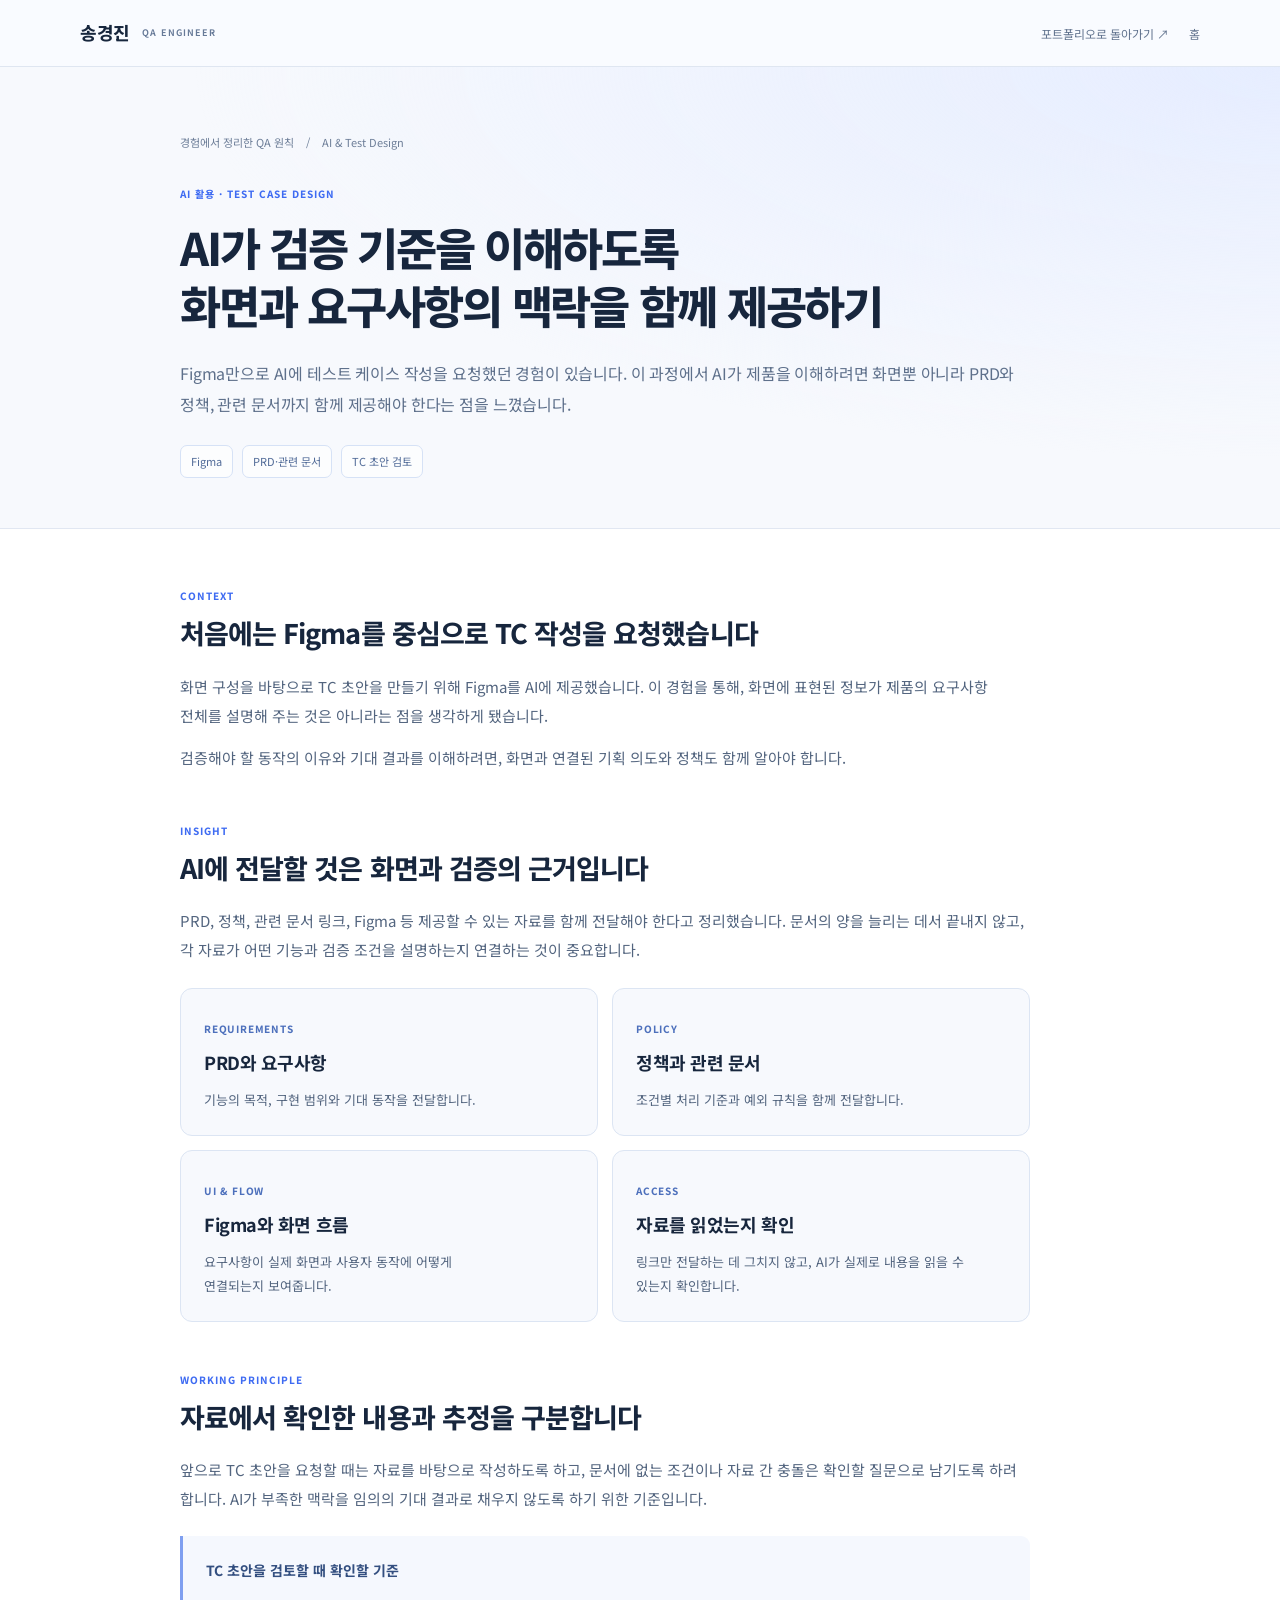
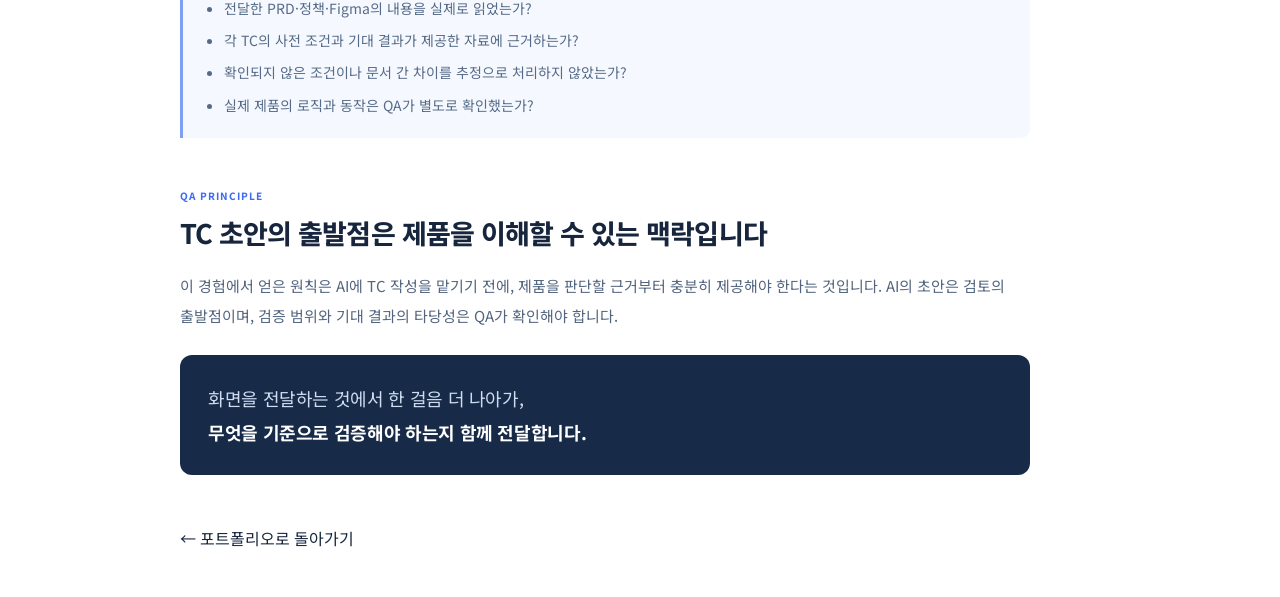
==== notes/ai-test-context/index.html @ 9bac6cb5 "Update QA portfolio" ====
<!doctype html>
<html lang="ko"><head>
<meta charset="utf-8"><meta name="viewport" content="width=device-width, initial-scale=1">
<meta name="theme-color" content="#f7f8fb">
<meta name="description" content="Figma만으로 AI에 TC 작성을 요청했던 경험을 바탕으로, 화면과 요구사항·정책의 맥락을 함께 제공해야 한다고 정리한 QA 원칙입니다.">
<title>AI의 TC 작성에 필요한 요구사항의 맥락 | 송경진</title>
<link rel="stylesheet" href="../../style.css"><link rel="stylesheet" href="../../refresh.css"><link rel="stylesheet" href="../../article.css"><link rel="stylesheet" href="../../motion.css"><link rel="stylesheet" href="../../typography.css">
</head><body class="article-page">
<a class="skip" href="#article-content">본문 바로가기</a>
<header class="article-header"><div class="wrap"><a class="article-brand" href="../../portfolio/">송경진 <span>QA ENGINEER</span></a><nav aria-label="페이지 이동"><a href="../../portfolio/#principles">포트폴리오로 돌아가기 <span aria-hidden="true">↗</span></a><a href="../../">홈</a></nav></div></header>
<main>
<section class="article-hero"><div class="article-wrap">
<div class="article-breadcrumb"><a href="../../portfolio/#principles">경험에서 정리한 QA 원칙</a><span aria-hidden="true">/</span><span>AI &amp; Test Design</span></div>
<div class="article-kicker">AI 활용 · TEST CASE DESIGN</div>
<h1>AI가 검증 기준을 이해하도록<br>화면과 요구사항의 맥락을 함께 제공하기</h1>
<p class="article-lead">Figma만으로 AI에 테스트 케이스 작성을 요청했던 경험이 있습니다. 이 과정에서 AI가 제품을 이해하려면 화면뿐 아니라 PRD와 정책, 관련 문서까지 함께 제공해야 한다는 점을 느꼈습니다.</p>
<div class="article-tags"><span>Figma</span><span>PRD·관련 문서</span><span>TC 초안 검토</span></div>
</div></section>
<article id="article-content" class="article-wrap article-content">
<section><div class="article-section-label">CONTEXT</div><h2>처음에는 Figma를 중심으로 TC 작성을 요청했습니다</h2><p>화면 구성을 바탕으로 TC 초안을 만들기 위해 Figma를 AI에 제공했습니다. 이 경험을 통해, 화면에 표현된 정보가 제품의 요구사항 전체를 설명해 주는 것은 아니라는 점을 생각하게 됐습니다.</p><p>검증해야 할 동작의 이유와 기대 결과를 이해하려면, 화면과 연결된 기획 의도와 정책도 함께 알아야 합니다.</p></section>
<section><div class="article-section-label">INSIGHT</div><h2>AI에 전달할 것은 화면과 검증의 근거입니다</h2><p>PRD, 정책, 관련 문서 링크, Figma 등 제공할 수 있는 자료를 함께 전달해야 한다고 정리했습니다. 문서의 양을 늘리는 데서 끝내지 않고, 각 자료가 어떤 기능과 검증 조건을 설명하는지 연결하는 것이 중요합니다.</p><div class="identifier-principles"><div><span>REQUIREMENTS</span><h3>PRD와 요구사항</h3><p>기능의 목적, 구현 범위와 기대 동작을 전달합니다.</p></div><div><span>POLICY</span><h3>정책과 관련 문서</h3><p>조건별 처리 기준과 예외 규칙을 함께 전달합니다.</p></div><div><span>UI &amp; FLOW</span><h3>Figma와 화면 흐름</h3><p>요구사항이 실제 화면과 사용자 동작에 어떻게 연결되는지 보여줍니다.</p></div><div><span>ACCESS</span><h3>자료를 읽었는지 확인</h3><p>링크만 전달하는 데 그치지 않고, AI가 실제로 내용을 읽을 수 있는지 확인합니다.</p></div></div></section>
<section><div class="article-section-label">WORKING PRINCIPLE</div><h2>자료에서 확인한 내용과 추정을 구분합니다</h2><p>앞으로 TC 초안을 요청할 때는 자료를 바탕으로 작성하도록 하고, 문서에 없는 조건이나 자료 간 충돌은 확인할 질문으로 남기도록 하려 합니다. AI가 부족한 맥락을 임의의 기대 결과로 채우지 않도록 하기 위한 기준입니다.</p><div class="article-callout"><strong>TC 초안을 검토할 때 확인할 기준</strong><ul><li>전달한 PRD·정책·Figma의 내용을 실제로 읽었는가?</li><li>각 TC의 사전 조건과 기대 결과가 제공한 자료에 근거하는가?</li><li>확인되지 않은 조건이나 문서 간 차이를 추정으로 처리하지 않았는가?</li><li>실제 제품의 로직과 동작은 QA가 별도로 확인했는가?</li></ul></div></section>
<section><div class="article-section-label">QA PRINCIPLE</div><h2>TC 초안의 출발점은 제품을 이해할 수 있는 맥락입니다</h2><p>이 경험에서 얻은 원칙은 AI에 TC 작성을 맡기기 전에, 제품을 판단할 근거부터 충분히 제공해야 한다는 것입니다. AI의 초안은 검토의 출발점이며, 검증 범위와 기대 결과의 타당성은 QA가 확인해야 합니다.</p><blockquote>화면을 전달하는 것에서 한 걸음 더 나아가,<br><strong>무엇을 기준으로 검증해야 하는지 함께 전달합니다.</strong></blockquote></section>
<a class="article-back" href="../../portfolio/#principles">← 포트폴리오로 돌아가기</a>
</article></main>
</body></html>
---- style.css ----
@font-face{font-family:PortfolioSans;src:url(assets/ko-regular.woff);font-weight:400 500;font-display:swap}
@font-face{font-family:PortfolioSans;src:url(assets/ko-bold.woff);font-weight:600 900;font-display:swap}
@font-face{font-family:PortfolioSerif;src:url(assets/ko-serif.woff);font-weight:700;font-display:swap}
:root{--ink:#14213c;--muted:#526078;--blue:#315bd6;--line:#dce3ef;--pale:#f5f7fb;--mono:"IBM Plex Mono", "Courier New",monospace;--sans:Inter,PortfolioSans,"Apple SD Gothic Neo","Malgun Gothic",sans-serif;color:var(--ink);font:16px/1.65 var(--sans);word-break:keep-all;overflow-wrap:break-word;scroll-behavior:smooth;scroll-padding-top:86px}
*{box-sizing:border-box}body,h1,h2,h3,p,figure,dl,dd{margin:0}body{background:white}a{color:inherit;text-decoration:none}button{font:inherit;color:inherit;cursor:pointer}button:focus-visible,a:focus-visible,summary:focus-visible{outline:3px solid #598bff;outline-offset:4px}button{border:0}button,a,summary{-webkit-tap-highlight-color:transparent}.wrap{width:min(calc(100% - 104px),1192px);margin-inline:auto}.skip{position:fixed;left:14px;top:-110px;z-index:20;padding:10px 20px;background:white}.skip:focus{top:10px}.top{position:sticky;top:0;z-index:6;background:rgba(255,255,255,.96);border-bottom:1px solid #dfe6f0}.bar,.brand,.top nav,.nav-git,.hero-ctas,.button,.role,.fig-caption,.card-end,.more-case,.foot,.foot>div,.dialog-top{display:flex;align-items:center}.bar{height:70px;gap:36px}.brand{gap:10px;font-weight:700;font-size:19px;letter-spacing:-.08em;white-space:nowrap}.brand-sub{border-left:1px solid #d5dbe7;padding-left:12px;margin-left:1px;color:#5b687f;letter-spacing:0;font-family:Arial,sans-serif;font-size:13px;font-weight:500}.sig{position:relative;display:inline-block;width:26px;height:29px}.sig i{position:absolute;width:18px;height:12px;background:#496fe0;border:1.6px solid white;transform:rotate(-30deg) skewX(29deg);left:4px;top:13px}.sig i:nth-child(2){top:9px;background:#7195fa}.sig i:last-child{top:5px;background:#2f55be}.top nav{gap:32px;margin-left:auto;font-size:13px;font-weight:600;white-space:nowrap}.top nav a{padding:12px 0}.top nav a:hover,.under:hover,.pdfs a:hover,.foot a:hover{color:var(--blue)}.nav-git{border:1px solid var(--line);border-radius:20px;gap:9px;padding:4px 14px;font:600 13px/1.8 Arial,sans-serif}.hero{position:relative;isolation:isolate;overflow:hidden;border-bottom:1px solid var(--line);background:radial-gradient(ellipse at 83% 34%,#d9e6ff 0%,rgba(225,235,254,.79) 20%,transparent 59%),linear-gradient(120deg,#f7f9fd,#f1f6ff 78%,#eef4fc)}.hero:before{position:absolute;content:"";inset:0;z-index:-1;background-image:linear-gradient(#738dbe15 1px,transparent 1px),linear-gradient(90deg,#738dbe15 1px,transparent 1px);background-size:45px 45px;mask-image:linear-gradient(90deg,transparent,#000 55%)}.hero-grid{min-height:470px;display:grid;grid-template-columns:1fr .98fr;align-items:center;gap:10px;padding-block:42px}.role,.eyebrow,.card-meta,.fig-caption,.period,.note-tag,.tool-type{font-weight:600;letter-spacing:.09em;font-size:11px;color:var(--blue)}.role,.eyebrow,.period,.note-tag,.tool-type,.fig-caption span:nth-child(2){font-family:var(--mono)}.role{gap:11px;font-size:12px;letter-spacing:.15em;font-weight:bold}.rule{width:27px;height:2px;background:var(--blue)}h1{font-family:Arial,var(--sans);font-size:clamp(48px,5.05vw,76px);line-height:1.14;letter-spacing:-.08em;font-weight:750;margin:19px 0 18px}h1 .name{font-family:PortfolioSerif,Georgia,serif;color:#284cae;font-weight:700;letter-spacing:-.095em}.hero-dot{color:#446eef}.hero-copy>p{max-width:466px;font-size:16px;line-height:1.85;color:#4e5c73;letter-spacing:-.035em}.hero-ctas{gap:9px;flex-wrap:wrap;margin-top:26px}.button{gap:20px;border-radius:8px;font-weight:650;font-size:14px;padding:11px 17px;line-height:1.65}.button.primary{background:#19294b;color:white}.button.secondary{border:1px solid #bccbe4;background:#ffffffbc}.button span{font-family:Arial;font-size:17px}.button:hover,.nav-git:hover{transform:translateY(-1px);box-shadow:0 4px 12px #36547a1c}.hero-figure{display:flex;flex-direction:column;align-items:center;min-width:0;text-align:center;position:relative}.drawing{width:100%;height:auto;aspect-ratio:1.57}.drawing canvas{width:100%;height:100%;display:block}.fig-caption{gap:8px;font-size:12px;letter-spacing:0;color:#34527b;margin-top:-8px}.fig-caption span:nth-child(2){color:#284db6;font-size:11px;letter-spacing:.03em}.fig-line{width:20px;height:1px;background:#7192c9}.section{padding-block:64px}.section-head,.lab-head{display:flex;justify-content:space-between;align-items:end;gap:25px;margin-bottom:25px}.eyebrow{font-weight:bold;letter-spacing:.15em;margin-bottom:7px}.section-head p,.lab-head p,.career-grid>div>p{color:var(--muted);font-size:15px;letter-spacing:-.03em;line-height:1.8}.section-head h2,.lab h2,.career-grid h2{font-size:clamp(32px,3.2vw,45px);line-height:1.2;letter-spacing:-.075em}.work-grid{display:grid;grid-template-columns:1fr 1fr;gap:14px}.work-card{border:1px solid #d8e0ed;border-radius:14px;padding:23px 26px 17px;display:flex;flex-direction:column;background:#fff;transition:background .18s,border-color .18s,transform .18s;position:relative}.work-card.featured{background:linear-gradient(132deg,#f2f6ff,#fff 80%);border-color:#c1d1f0}.work-card:hover,.more-case:hover,.notes a:hover{border-color:#7393eb;background:#f4f7ff;transform:translateY(-2px)}.card-meta{font-size:12px;letter-spacing:0}.card-meta b{margin:0 4px;color:#93a3c2}.work-card h3{font-size:26px;font-family:Arial,var(--sans);letter-spacing:-.045em;line-height:1.4;margin:10px 0 6px}.work-card p{font-size:15px;line-height:1.7;color:var(--muted);max-width:520px;letter-spacing:-.03em}.card-end{justify-content:space-between;border-top:1px solid #e3e9f4;margin-top:19px;padding-top:11px;font-size:12px;font-weight:600;color:#526584}.card-end i,.more-case i{font:18px/1 Arial;color:var(--blue)}.more-case{margin-top:13px;padding:15px 24px;border:1px solid var(--line);border-radius:12px;justify-content:space-between;gap:12px}.more-case>span{display:flex;align-items:center;gap:16px;font-size:13px;color:var(--muted)}.more-case strong{font:700 18px Arial;color:var(--ink)}.more-case small{font-size:12px}.lab{background:#152641;color:#f7f9ff;padding:62px 0 66px}.lab .eyebrow,.lab .tool-type{color:#abc6ff}.lab-head{align-items:start;margin-bottom:27px}.lab-head h2{max-width:520px}.lab-head p{max-width:465px;color:#cfdaed}.lab-nav{display:flex;gap:8px;flex-wrap:wrap;border-bottom:1px solid #52617c;padding-bottom:14px}.lab-nav button{font-size:14px;font-weight:600;color:#ced9ed;background:transparent;border:1px solid #4c5d78;border-radius:25px;padding:7px 16px}.lab-nav button[aria-selected=true]{color:#142747;background:#edf3ff;border-color:#edf3ff}.lab-panel{display:grid;grid-template-columns:.69fr 1.31fr;gap:38px;align-items:center;padding-top:26px}.tool-type{letter-spacing:.03em;font-size:12px}.stage-info h3{font-size:clamp(23px,2.3vw,34px);line-height:1.42;letter-spacing:-.07em;margin:12px 0}.stage-info p{color:#d2dced;line-height:1.85;font-size:15px}.under{display:inline-block;border-bottom:1px solid currentColor;font-size:13px;font-weight:600}.stage-info .under{margin-top:20px;color:#d1e1ff}.screen-button{display:grid;place-items:center;width:100%;height:clamp(230px,24vw,345px);position:relative;overflow:hidden;background:#dce6f6;border-radius:10px;padding:13px}.screen-button img{width:100%;height:100%;object-fit:contain;position:absolute;inset:0;padding:12px}.screen-button span{position:absolute;bottom:10px;right:10px;background:#162846;color:white;border-radius:50%;width:30px;height:30px;line-height:27px;font-family:Arial;font-size:21px}.lab figcaption{color:#c3cfe2;font-size:12px;margin-top:9px}.notes{border-top:1px solid #b5c3da}.notes a{display:grid;grid-template-columns:175px 1fr auto;gap:15px;align-items:center;padding:22px 10px;border-bottom:1px solid var(--line);transition:background .15s}.note-tag{color:#4f678c;letter-spacing:0;font-size:12px}.notes strong{font-size:19px;letter-spacing:-.05em}.notes a>span:last-child{color:var(--blue);font-size:20px}.career-section{padding:62px 0;background:var(--pale);border-block:1px solid var(--line)}.career-grid{display:grid;grid-template-columns:.9fr 1.1fr;gap:64px}.career-grid>div>p{margin-top:15px}.pdfs{display:flex;flex-wrap:wrap;gap:14px;margin-top:20px}.pdfs a{border-bottom:1px solid #8fa5c6;font-size:13px;font-weight:600;padding-bottom:2px}.pdfs span{padding-left:5px}.timeline article{position:relative;border-left:1px solid #c4d2e8;padding:0 0 30px 25px}.timeline article:before{content:"";position:absolute;top:7px;left:-4px;border-radius:100%;width:7px;height:7px;background:#5478d1}.period{color:#546b90;letter-spacing:.02em}.timeline h3{font-size:22px;letter-spacing:-.045em}.timeline h3 small{font-size:13px;color:#5c6d85;letter-spacing:0;margin-left:6px}.timeline p,.timeline dd{font-size:14px;line-height:1.85;color:var(--muted);margin-top:4px}.timeline .under{margin-top:7px;color:var(--blue)}summary{cursor:pointer;font-size:14px;font-weight:600;display:flex;justify-content:space-between;padding:12px 0;border-top:1px solid var(--line);list-style:none}summary::-webkit-details-marker{display:none}details[open] summary span{transform:rotate(45deg)}.timeline dl{padding:0 12px}.timeline dt{font-size:14px;font-weight:700;margin-top:10px}.timeline dd{margin:0}.foot{justify-content:space-between;padding-block:28px}.foot>div{gap:20px}.foot strong{font-size:16px}.foot span,.foot a{font-size:13px;color:var(--muted)}
dialog{border:1px solid var(--line);border-radius:17px;padding:0;color:var(--ink);width:min(720px,calc(100% - 28px));max-height:86dvh;overflow:auto;box-shadow:0 30px 100px #101d3b40}dialog::backdrop{background:#101b34a8}body:has(dialog[open]){overflow:hidden}.dialog-top{position:sticky;top:0;background:#fff;z-index:1;border-bottom:1px solid var(--line);padding:11px 20px 11px 28px;justify-content:space-between}.dialog-top>span{font-family:var(--mono);font-size:11px;letter-spacing:.03em;color:var(--blue);font-weight:700}.close{border:1px solid var(--line);border-radius:50%;font:25px/1 Arial;width:34px;height:34px;background:#fff}.dialog-in{padding:27px 32px 32px}.dialog-in h2{font-size:clamp(25px,3vw,36px);letter-spacing:-.065em;line-height:1.4}.dialog-in .lead{font-weight:600;color:#314b77;font-size:18px;margin:10px 0 24px;line-height:1.75}.dialog-in h3{font-size:15px;margin:21px 0 5px}.dialog-in p{font-size:15px;color:var(--muted);line-height:1.85}.dialog-in .related{display:block;margin-top:22px;color:var(--blue);font-size:14px;font-weight:600}.demo{margin-top:22px;background:#edf3ff;padding:20px;border-radius:12px}.demo-controls{display:flex;gap:12px;align-items:end;flex-wrap:wrap}.demo-controls label{font-size:12px;display:flex;flex:1;min-width:92px;flex-direction:column;gap:4px;color:#415375}.demo-controls input{font:600 20px Arial;border:1px solid #9aadd0;border-radius:6px;padding:5px 8px;max-width:100%;width:100%;background:#fff;color:var(--ink)}.demo output{display:block;margin-top:12px;font-size:14px;font-weight:700;color:#1c624e}.demo output.mismatch{color:#a93640}.dialog-in pre{background:#172945;color:#e9f1ff;white-space:pre-wrap;overflow-wrap:anywhere;border-radius:8px;padding:13px 15px;font:13px/1.6 var(--mono);margin:13px 0}.demo .tip{font-size:12px;margin:5px 0 12px}#zoom{width:min(1250px,96vw)}#zoom img{width:100%;max-height:68dvh;display:block;object-fit:contain;background:#eef2f9}#zoom p{padding:12px 22px 18px;font-size:14px;color:var(--muted)}
@media(max-width:880px){.wrap{width:calc(100% - 54px)}.top nav{gap:17px}.bar{gap:22px}.hero-grid{min-height:425px}.hero-copy>p{font-size:15px}.section-head p{max-width:275px}.lab-head p{max-width:360px}.lab-panel{gap:20px}.career-grid{gap:32px}}
@media(max-width:650px){:root{scroll-padding-top:93px}.wrap{width:calc(100% - 36px)}.bar{height:auto;min-height:76px;display:grid;grid-template-columns:auto 1fr;grid-template-rows:42px 32px;gap:0}.brand{font-size:16px;gap:6px;justify-self:start}.brand-sub{font-size:11px;line-height:1.3;padding-left:8px}.nav-git{justify-self:end;grid-column:2;grid-row:1;font-size:11px;padding:1px 9px}.top nav{grid-column:1/-1;grid-row:2;justify-content:space-between;width:100%;gap:0;font-size:12px}.top nav a{padding:5px 0}.hero-grid{padding-block:34px 19px;grid-template-columns:1fr;gap:2px}.role{font-size:10px}.hero-copy h1{font-size:clamp(42px,10.3vw,60px);margin:13px 0 12px}.hero-copy>p{font-size:14px;max-width:460px}.wide{display:none}.hero-ctas{margin-top:17px}.button{padding:8px 13px;font-size:12px;gap:14px}.hero-figure{max-width:380px;width:100%;margin:0 auto}.drawing{aspect-ratio:2.01}.fig-caption{font-size:10px;margin-top:-5px}.section,.lab,.career-section{padding-block:42px}.section-head,.lab-head{display:block;margin-bottom:18px}.section-head p,.lab-head p{margin-top:9px;max-width:none;font-size:14px}.work-grid{grid-template-columns:1fr;gap:10px}.work-card{padding:17px 19px 13px}.work-card h3{font-size:22px}.work-card p{font-size:14px}.card-end{margin-top:12px;padding-top:8px}.more-case{padding:12px 15px}.more-case>span{gap:5px;flex-wrap:wrap;font-size:11px}.more-case>span:first-child{align-items:start;flex-direction:column}.more-case small{font-size:10px}.more-case i{margin-left:4px}.lab-nav{gap:5px}.lab-nav button{font-size:12px;padding:6px 9px}.lab-panel,.career-grid{grid-template-columns:1fr;gap:20px}.stage-info h3{font-size:23px;margin:6px 0}.stage-info p{font-size:14px}.stage-info .under{margin-top:10px}.screen-button{height:clamp(155px,47vw,280px)}.notes a{grid-template-columns:1fr auto;row-gap:3px;padding:14px 3px}.notes a .note-tag{grid-column:1}.notes strong{grid-column:1;font-size:16px}.notes a>span:last-child{grid-column:2;grid-row:1/3}.career-grid{gap:30px}.foot,.foot>div{flex-wrap:wrap;gap:10px}.foot{padding-block:20px}.foot span,.foot a{font-size:11px}.dialog-in{padding:20px}.dialog-top{padding:9px 14px 9px 20px}}
@media(prefers-reduced-motion:reduce){*{scroll-behavior:auto!important;transition:none!important}}
---- refresh.css ----
/* Portfolio refresh: shared presentation layer, local assets and interactions retained. */
:root{--ink:#17263d;--muted:#637189;--blue:#3d67eb;--line:#dfe6f1;--pale:#f6f8fc;--sans:PortfolioSans,"Apple SD Gothic Neo","Malgun Gothic",sans-serif;font-family:var(--sans);line-height:1.75;scroll-padding-top:96px}
body{background:var(--pale);color:var(--ink)}
h1,h2,h3,h4{word-break:keep-all;text-wrap:balance}
p,li,dd{text-wrap:pretty;word-break:keep-all;overflow-wrap:break-word}
a,button{touch-action:manipulation}
.wrap{width:min(1120px,calc(100% - 64px))}
.top{background:#f9fbfff0;backdrop-filter:blur(18px);border-bottom:1px solid var(--line)}
.bar{height:76px;gap:24px}
.brand{font-size:18px;letter-spacing:-.035em;gap:10px}
.brand-sub{display:block;border:0;padding:0;margin:0;font:600 9px/1.5 Arial,sans-serif;letter-spacing:.14em;color:#566781}
.top nav{gap:25px;font-size:13px}
.top nav a{color:#566781;padding:12px 0}
.top nav a:hover,.top nav a[aria-current=location]{color:var(--blue)}
.nav-git{font-size:12px;border-radius:8px;padding:5px 11px;gap:12px;color:#425570}
.hero{background:radial-gradient(ellipse at 95% 8%,#e1e8ff 0,transparent 48%),linear-gradient(135deg,#fdfefe,#f4f7fd);border:0}
.hero::before{display:none}
.hero-grid{display:flex;flex-direction:column;align-items:stretch;justify-content:space-between;min-height:min(850px,calc(100svh - 76px));gap:70px;padding-block:clamp(75px,11vh,125px) 32px}
.hero .role{font:700 11px/1.6 Arial,sans-serif;letter-spacing:.14em;color:var(--blue);gap:11px}
.hero h1{font:700 clamp(40px,4.9vw,65px)/1.3 var(--sans);letter-spacing:-.05em;margin:27px 0 24px;max-width:1050px;text-wrap:initial}
.hero h1>span{display:block}
.hero h1 em{color:var(--blue);font-style:normal}
.hero-copy>p{font-size:16px;line-height:1.9;letter-spacing:-.015em;max-width:610px;color:#61708a}
.hero-ctas{margin-top:30px;gap:12px}
.button{font-size:13px;border-radius:8px;padding:11px 17px;gap:22px;letter-spacing:0}
.button.primary{background:var(--blue)}
.button.secondary{background:transparent;border-color:#d1daec;color:#425570}
.hero-bottom{display:flex;align-items:center;gap:20px;border-top:1px solid #dfe5f1;padding-top:23px;color:#566781}
.hero-bottom p{font-size:12px}
.hero-bottom>div{display:flex;gap:18px;flex-wrap:wrap}
.hero-bottom>div span{font:600 9px/1.6 Arial,sans-serif;letter-spacing:.09em;color:#566781}
.hero-bottom>a{margin-left:auto;display:flex;align-items:center;gap:18px;font-size:12px;white-space:nowrap}
.section,.approach-section,.career-section,.org-impact,.lab-casebook{padding-block:100px}
.eyebrow,.lc-kicker{font:700 11px/1.6 Arial,sans-serif;letter-spacing:.14em;color:var(--blue);margin-bottom:13px}
.eyebrow::before,.lc-kicker::before{content:"";display:inline-block;width:6px;height:6px;margin-right:10px;vertical-align:2px;border-radius:50%;background:var(--blue);box-shadow:0 0 0 4px #e8edff}
.dossier-section-head,.section-head,.lc-intro{margin-bottom:35px}
.dossier-section-head h2,.section-head h2,.career-grid h2,.lc-intro h2{font-size:clamp(29px,3.2vw,42px);line-height:1.4;letter-spacing:-.045em;color:var(--ink)}
.section-description,.dossier-section-head .section-description,.lc-intro .section-description{margin-top:13px;color:var(--muted);font-size:15px;line-height:1.8;max-width:650px}
.career-section{background:#fff;border-block:1px solid var(--line)}
.career-grid{display:grid;grid-template-columns:.85fr 1.4fr;gap:90px}
.career-grid h2{max-width:310px}
.career-grid>div>p{margin-top:17px;font-size:15px;line-height:1.8;letter-spacing:0;max-width:300px}
.pdfs{display:flex;flex-direction:column;align-items:flex-start;gap:8px;margin-top:25px}
.pdfs a{display:inline-flex;align-items:center;gap:26px;background:transparent;color:#506483;border:1px solid var(--line);border-radius:7px;padding:9px 14px;font-size:12px}
.timeline{border:0;padding-left:0}
.timeline article{position:relative;padding:0 0 30px 24px;margin:0 0 28px;border:0;border-left:1px solid #dbe3f2}
.timeline article::before{content:"";position:absolute;left:-4px;top:7px;width:7px;height:7px;background:var(--blue);border-radius:50%;box-shadow:0 0 0 5px #eff3ff}
.timeline .period{font:600 11px/1.8 Arial,sans-serif;letter-spacing:.04em;color:var(--blue)}
.timeline h3{font-size:23px;letter-spacing:-.025em;margin:8px 0 5px}
.timeline h3 small{font:500 12px/1.6 Arial,sans-serif;margin-left:9px;color:#566781}
.timeline article>p{font-size:13px;color:#6c7a90}
.career-points{margin:17px 0 0;padding-left:17px;font-size:14px;line-height:1.9;color:#52627b}
.career-points li+li{margin-top:4px}
.timeline details{border-block:1px solid var(--line);font-size:13px}
.timeline summary{padding:15px 0;color:#546582}
.timeline details dl{font-size:13px;line-height:1.8}
.dossier-work{background:var(--pale)}
.dossier-layout{display:block}
.dossier-index{display:grid;grid-template-columns:repeat(5,minmax(0,1fr));gap:12px;border:0;margin-bottom:22px}
.dossier-index a{display:flex;flex-direction:column;align-items:flex-start;min-width:0;gap:7px;border:1px solid #dde5f1;border-radius:12px;background:#fff;padding:19px 17px;min-height:160px;transition:background .2s,border-color .2s,box-shadow .2s}
.dossier-index a::after{display:none}
.dossier-index a>span{font-size:10px;color:#566781}
.dossier-index a strong{font-size:19px;line-height:1.3;letter-spacing:-.025em;min-height:50px;display:flex;flex-direction:column;justify-content:center}
.dossier-index .product-subname{font:inherit;color:inherit;font-size:16px;white-space:nowrap}
.dossier-index a small{font-size:11px;color:#566781;margin-top:auto}
.dossier-index [aria-selected=true]{background:#eef3ff;border-color:#809cef;box-shadow:inset 0 3px 0 #6486f0}
.dossier-index a:hover{background:#f1f5ff;border-color:#a0b5ee}
.dossier-panel{padding:32px 36px;margin:0;border-color:#dde5f1;border-radius:15px;box-shadow:0 8px 30px #263e6505}
.dossier-panel h3{font-size:30px;letter-spacing:-.035em;margin:10px 0 9px}
.dossier-deck{font-size:17px;font-weight:500;letter-spacing:-.02em;line-height:1.7}
.case-facts>div{grid-template-columns:90px minmax(0,1fr);gap:20px;padding:17px 0}
.case-facts dt{font-size:12px;color:#5b6c88}
.case-facts dd{font-size:14px;line-height:1.9;letter-spacing:0}
.case-facts>.case-result{grid-template-columns:76px minmax(0,1fr);padding:17px 17px;background:#f0f4ff;border-left:2px solid #8da6f2}
.dossier-evidence{font-size:12px;margin-top:22px;font-weight:500}
.approach-section{background:#fff;border-block:1px solid var(--line)}
.approach-grid{display:grid;grid-template-columns:repeat(3,minmax(0,1fr));gap:22px}
.approach-grid article{display:flex;flex-direction:column;min-width:0;border:1px solid var(--line);border-radius:15px;padding:28px 25px;background:#fff}
.approach-label{display:flex;align-items:center;gap:10px;font:700 10px/1.6 Arial,sans-serif;letter-spacing:.075em;color:#566781}
.approach-label>span{display:grid;place-items:center;width:31px;height:31px;border-radius:9px;color:var(--blue);background:#edf1ff;font-size:10px}
.approach-grid h3{font-size:19px;line-height:1.55;letter-spacing:-.035em;margin:22px 0 15px;text-wrap:initial}
.approach-grid p{font-size:14px;color:#697991;line-height:1.85;margin-bottom:25px;flex:1}
.approach-flow{display:flex;flex-wrap:wrap;align-items:center;justify-content:center;gap:8px;padding:11px 5px;border-radius:7px;background:#f0f3ff;font-size:11px;font-weight:700;color:#4b638d;min-height:43px}
.approach-flow>span{color:var(--blue)}
.approach-grid article>a{display:flex;justify-content:space-between;align-items:center;margin-top:18px;font-size:11px;color:#566781}
.lab-casebook{background:var(--pale);color:var(--ink)}
.lc-intro{display:block}
.ai-context{display:grid;grid-template-columns:1fr 1fr;gap:22px;margin:0 0 45px}
.ai-context>div{display:flex;flex-direction:column;align-items:flex-start;padding:28px 30px;background:#fff;border:1px solid var(--line);border-radius:14px}
.context-label{font-size:11px;font-weight:700;color:var(--blue);background:#edf2ff;border-radius:5px;padding:4px 8px}
.ai-context h3{font-size:21px;letter-spacing:-.035em;line-height:1.5;margin:17px 0 12px}
.ai-context p{font-size:14px;line-height:1.9;color:#65758c;flex:1}
.ai-context a{display:flex;gap:18px;font-size:12px;color:#516a99;margin-top:20px}
.lab-evidence-heading{display:flex;align-items:end;justify-content:space-between;gap:20px;margin-bottom:19px;padding-top:30px;border-top:1px solid var(--line)}
.lab-evidence-heading>span{font-size:15px;font-weight:700;color:#485d7e}
.lab-evidence-heading p{font-size:12px;color:#566781}
.lc-nav{gap:8px;margin-bottom:18px;scroll-margin-top:95px}
.lc-nav a{background:#fff;border-color:#dce4f1;border-radius:9px;color:#566781;padding:15px 13px;font-size:13px}
.lc-nav small{color:#566781;font:600 11px/1.5 Arial,sans-serif}
.lc-nav a:hover{background:#edf2ff;color:#284fc4}
.lc-nav a[aria-selected=true]{background:#eaf0ff;border-color:#a1b5f1;color:#3057c4}
.lc-panel{border:1px solid var(--line);border-radius:15px;padding:32px}
.lc-panel h3{font-size:26px;line-height:1.5;letter-spacing:-.035em}
.lc-tag{font:700 10px/1.5 Arial,sans-serif;letter-spacing:.1em;margin-bottom:8px;color:#566781}
.lc-panelhead{gap:20px;margin-bottom:25px}
.lc-panel p,.lc-panel dd{font-size:14px;line-height:1.85}
.lc-panel .lc-logs p{color:#cad5e6;font-size:13px}
.lc-panel .lc-logs dd{color:#edf3ff;font-size:12px}
.lc-source{font-size:11px;font-weight:500;color:#566781}
.lc-foot span{color:#566781}
.lc-foot a{font-size:12px;color:#4f699d}
.org-impact{background:#fff;border-block:1px solid var(--line)}
.org-columns{gap:25px;background:transparent;border:0;border-radius:0}
.org-company{border:1px solid var(--line);border-radius:15px;padding:30px}
.org-company+.org-company{border:1px solid var(--line)}
.org-company h3{font-size:25px;letter-spacing:-.03em}
.org-role{font:600 11px/1.6 Arial,sans-serif;letter-spacing:0}
.org-item h4{font-size:17px;line-height:1.6;letter-spacing:-.025em}
.org-item p{font-size:14px;line-height:1.9;letter-spacing:0}
.org-item .org-change{border-left-color:#acc0f8;padding-left:13px}
.section-head{display:block}
.section-head p{margin-top:14px;font-size:15px;max-width:640px;letter-spacing:0}
.notes{gap:0}
.notes a{padding:25px 0;border:0;border-top:1px solid var(--line);border-radius:0;background:transparent}
.notes a:last-child{border-bottom:1px solid var(--line)}
.notes a:hover{background:#eef3ff;transform:none}
.notes strong{font-size:18px;line-height:1.6;letter-spacing:-.025em}
.note-tag{font:600 11px/1.6 Arial,sans-serif;color:#566781;letter-spacing:.03em}
footer{background:#17263d;border:0;color:#dce6f5;padding-block:30px}
.foot{font-size:12px}
.foot span,.foot a{color:#b2c2d9}
.dialog-in h2{letter-spacing:-.035em;line-height:1.5;text-wrap:balance}
.dialog-in p{line-height:1.9}
@media(min-width:1500px){.hero-grid{min-height:800px}}
@media(max-width:1100px){
  .top nav{gap:17px}.bar{gap:18px}.nav-git{display:none}
  .career-grid{gap:48px;grid-template-columns:.85fr 1.3fr}
  .dossier-index{gap:8px}.dossier-index a{padding:17px 12px}.dossier-index a strong{font-size:17px}.dossier-index .product-subname{font-size:14px}
  .approach-grid{gap:15px}.approach-grid article{padding:24px 20px}.approach-grid h3{font-size:18px}
}
@media(max-width:850px){
  .wrap{width:calc(100% - 48px)}
  .section,.approach-section,.career-section,.org-impact,.lab-casebook{padding-block:75px}
  .hero-grid{min-height:720px;padding-top:85px;gap:65px}
  .hero h1{font-size:clamp(37px,5.6vw,48px)}
  .hero-bottom{flex-wrap:wrap}.hero-bottom>div{gap:12px}.hero-bottom>a{margin-left:auto}
  .dossier-index a{min-height:145px;padding:16px 10px}.dossier-index a>span{font-size:9px}.dossier-index a small{font-size:10px}
  .approach-grid{grid-template-columns:1fr}.approach-grid article{padding:25px;display:grid;grid-template-columns:1fr 1fr;column-gap:30px}.approach-label,.approach-grid h3{grid-column:1}.approach-grid h3{margin:15px 0 0}.approach-grid p{grid-column:2;grid-row:1/3;margin-bottom:0;align-self:center}.approach-flow{grid-column:1/3;margin-top:22px}.approach-grid article>a{grid-column:1/3}
  .lc-intro h2{font-size:34px}.lc-panelhead{display:block}.lc-source{display:inline-block;margin-top:10px}
  .lc-panel{padding:25px}.lc-layout{gap:23px}.lc-panel h3{font-size:24px}
  .ai-context>div{padding:24px}.ai-context h3{font-size:19px}
}
@media(max-width:670px){
  :root{scroll-padding-top:125px}
  .wrap{width:calc(100% - 40px)}
  .bar{height:auto;min-height:103px;display:grid;grid-template-columns:1fr auto;gap:0;padding-top:13px}
  .brand{font-size:16px;align-self:start}.brand-sub{font-size:8px}.sig{transform:scale(.9);transform-origin:left center}
  .top nav{grid-column:1/3;grid-row:2;display:flex;gap:0;justify-content:space-between;overflow:visible;margin:8px 0 0;width:100%;font-size:11px}
  .top nav a{padding:10px 1px;min-height:42px}
  .nav-git{display:flex;align-self:start;font-size:10px;gap:13px;padding:4px 9px;line-height:1.8}
  .hero-grid{min-height:690px;min-height:calc(100svh - 103px);padding-block:65px 25px;gap:65px}
  .hero .role{font-size:8px;letter-spacing:.09em;gap:8px}.role .rule{width:16px}
  .hero h1{font-size:clamp(29px,7.6vw,43px);line-height:1.45;letter-spacing:-.045em;margin:22px 0}
  .hero-copy>p{font-size:14px;line-height:1.9;max-width:430px}
  .hero-ctas{gap:8px;margin-top:26px;flex-wrap:wrap}
  .button{font-size:11px;gap:12px;padding:11px 12px;min-height:44px}
  .button span{font-size:14px}
  .hero-bottom{gap:13px;position:static;padding-top:19px}
  .hero-bottom p{font-size:11px;width:100%}
  .hero-bottom>div{gap:11px}.hero-bottom>div span{font-size:7px;letter-spacing:.025em}
  .hero-bottom>a{font-size:10px;gap:8px}
  .section,.approach-section,.career-section,.org-impact,.lab-casebook{padding-block:62px}
  .eyebrow,.lc-kicker{font-size:10px;margin-bottom:12px}
  .dossier-section-head h2,.section-head h2,.career-grid h2,.lc-intro h2{font-size:29px;line-height:1.5;letter-spacing:-.035em}
  .dossier-section-head,.section-head,.lc-intro{margin-bottom:26px}
  .section-description,.dossier-section-head .section-description,.lc-intro .section-description,.section-head p{font-size:13px;line-height:1.85;margin-top:12px}
  .career-grid{grid-template-columns:1fr;gap:34px}
  .career-grid h2{max-width:260px}.career-grid>div>p{max-width:350px;font-size:13px;margin-top:12px}
  .pdfs{flex-direction:row;flex-wrap:wrap;gap:8px;margin-top:20px}.pdfs a{font-size:10px;gap:15px;padding:9px 11px}
  .timeline article{margin-bottom:25px;padding-bottom:22px;padding-left:20px}
  .timeline h3{font-size:22px}.career-points{font-size:13px;line-height:1.9;padding-left:15px}
  .dossier-index{display:grid;grid-template-columns:repeat(2,minmax(0,1fr));gap:8px;margin-bottom:16px}
  .dossier-index a{min-height:131px;gap:6px;padding:15px 13px;border-radius:10px}
  .dossier-index a strong{font-size:18px;min-height:46px;letter-spacing:-.02em}.dossier-index .product-subname{font-size:14px}
  .dossier-index a>span{font-size:9px}.dossier-index a small{font-size:10px}
  .dossier-index a:last-child{grid-column:1/3;display:grid;grid-template-columns:1fr 1fr;min-height:80px;gap:5px 15px;align-items:center}
  .dossier-index a:last-child>span{grid-column:1}.dossier-index a:last-child strong{grid-column:1;min-height:0}.dossier-index a:last-child small{grid-column:2;grid-row:1/3;margin:0;text-align:right}
  .dossier-panel{padding:23px 19px;border-radius:12px}
  .dossier-meta{font-size:10px}.dossier-panel h3{font-size:25px;line-height:1.4;margin:10px 0}
  .dossier-deck{font-size:15px;line-height:1.8;letter-spacing:-.015em}
  .dossier-panel header{margin-bottom:18px}
  .case-facts>div,.case-facts>.case-result{grid-template-columns:1fr;gap:6px;padding:15px 0}
  .case-facts>.case-result{padding:16px 14px}.case-facts dt{font-size:11px}.case-facts dd{font-size:13px;line-height:1.95}
  .dossier-evidence{font-size:11px;gap:10px;line-height:1.8}
  .approach-grid{gap:15px}.approach-grid article{display:flex;padding:24px}.approach-label{font-size:9px}.approach-grid h3{font-size:19px;margin:20px 0 12px}.approach-grid p{font-size:13px;margin-bottom:22px}.approach-flow{font-size:11px;margin-top:0;width:100%}.approach-grid article>a{width:100%}
  .ai-context{grid-template-columns:1fr;gap:15px;margin-bottom:30px}.ai-context>div{padding:24px}.ai-context h3{font-size:20px}.ai-context p{font-size:13px}.context-label{font-size:10px}
  .lab-evidence-heading{display:block;padding-top:25px}.lab-evidence-heading>span{font-size:14px}.lab-evidence-heading p{font-size:11px;margin-top:8px}
  .lc-nav{display:grid;grid-template-columns:repeat(2,minmax(0,1fr));gap:7px;scroll-margin-top:120px}
  .lc-nav a{font-size:11px;padding:12px 10px;gap:8px;min-height:44px;white-space:normal;border-radius:7px}.lc-nav a:last-child{grid-column:1/3}.lc-nav small{font-size:10px}
  .lc-panel{padding:23px 18px;border-radius:12px}.lc-panelhead{margin-bottom:20px}.lc-panel h3{font-size:22px;line-height:1.6;letter-spacing:-.025em;text-wrap:pretty}.lc-tag{font-size:9px}.lc-source{font-size:10px}
  .lc-panel p,.lc-panel dd{font-size:13px;line-height:1.95}.lc-copy p+p,.lc-guide p+p{margin-top:13px}.lc-dl dt,.lc-guide h4{font-size:14px}
  .lc-record{padding:16px 14px}.lc-record dl{grid-template-columns:1fr}.lc-record dl dt{padding:12px 0 2px}.lc-record dl dd{padding:2px 0 10px;border:0;font-size:13px}.lc-record h4{font-size:16px;line-height:1.7}
  .lc-figure figcaption,.lc-video figcaption{font-size:10px;line-height:1.8}.lc-foot{gap:11px 16px;margin-top:22px}.lc-foot span,.lc-foot a{font-size:11px}
  .org-columns{gap:16px}.org-company{padding:24px}.org-company h3{font-size:24px}.org-item h4{font-size:16px}.org-item p{font-size:13px;line-height:1.95}
  .notes a{padding:22px 0}.notes strong{font-size:16px;line-height:1.7}.note-tag{font-size:10px}
  .foot{display:flex;align-items:flex-start;gap:22px;flex-direction:column}.foot>div{flex-wrap:wrap;gap:14px}.foot span,.foot a{font-size:11px}
  #approach,#career,#work,#lab,#impact,#notes,#lc-app-evidence,#case-cli{scroll-margin-top:120px}
}
@media(prefers-reduced-motion:reduce){:root{scroll-behavior:auto}*,*::before,*::after{animation:none!important;transition:none!important}}
@media print{.hero-grid{min-height:0}.section,.approach-section,.career-section,.org-impact,.lab-casebook{padding-block:25px}.approach-grid,.ai-context,.career-grid{display:block}.approach-grid article,.ai-context>div{break-inside:avoid;margin-bottom:12px}.dossier-index{display:none}.dossier-panel[hidden],.lc-panel[hidden]{display:block!important}.hero-ctas,.hero-bottom>a{display:none}footer{color:#17263d;background:white}}

/* Reference alignment: centered composition, open rhythm and a contrasting AI chapter. */
:root{--ink:#132238;--muted:#69778c;--blue:#3e6bf2;--pale:#f7f8fb;--sans:Pretendard,"Noto Sans KR","Apple SD Gothic Neo",system-ui,PortfolioSans,sans-serif}
.bar{height:67px}
.hero{background:radial-gradient(ellipse at 96% 4%,#e2e9fd,transparent 48%),linear-gradient(130deg,#fcfdff,#f2f5fb)}
.hero-grid{position:relative;min-height:calc(100svh - 67px);display:flex;justify-content:center;padding:68px 0 100px;gap:0}
.hero .role{font-size:11px;letter-spacing:.13em;text-transform:uppercase}
.hero h1{font-size:clamp(45px,4.7vw,72px);line-height:1.12;letter-spacing:-.068em;margin:25px 0 0;font-weight:800;max-width:1100px}
.hero-scroll{position:absolute;bottom:47px;left:50%;transform:translateX(-50%);display:flex;flex-direction:column;align-items:center;gap:12px;font-size:11px;font-weight:600;color:#64748e}
.hero-scroll span{color:#8c9bb1;font-size:17px}
.section,.career-section,.approach-section,.org-impact,.lab-casebook{min-height:calc(100svh - 67px);padding-block:65px;display:flex;align-items:center;border:0}
.career-section{background:#f7f8fb}
.career-grid{display:block}
.career-grid h2{max-width:none}
.career-grid>div>p{max-width:650px;margin-top:13px}
.timeline{max-width:960px;margin:38px 0 0 23px}
.timeline article{padding:0 0 25px 34px;margin:0 0 12px;border-left-color:#cfdaf0}
.timeline article::before{width:11px;height:11px;left:-6px;top:6px;box-shadow:0 0 0 7px #e8eefd}
.timeline h3{font-size:21px;margin:10px 0 5px}
.timeline h3 small{font-size:12px}
.timeline .period{font-size:11px;letter-spacing:.03em}
.timeline article>p{font-size:14px;color:#63728b}
.career-points{font-size:15px;line-height:1.8;margin-top:13px}
.career-points li+li{margin-top:5px}
.timeline details{margin:5px 0 0 34px}
.dossier-section-head h2,.section-head h2,.career-grid h2,.lc-intro h2{font-size:clamp(32px,3.4vw,50.4px);line-height:1.17;letter-spacing:-.055em;font-weight:800}
.eyebrow,.lc-kicker{font-size:11px;letter-spacing:.11em;text-transform:uppercase;margin-bottom:16px}
.section-description,.dossier-section-head .section-description,.lc-intro .section-description{font-size:14px;line-height:1.75;margin-top:16px}
.dossier-section-head,.section-head{margin-bottom:32px}
.dossier-work{background:#eef2f8;width:100%;margin:0}
.dossier-index a{border-radius:17px;min-height:155px;box-shadow:none;background:#fff;border-color:#d9e2ef}
.dossier-index [aria-selected=true]{box-shadow:none;background:#f7faff;border-color:#91acee}
.dossier-panel{background:#fff;border:1px solid #dae3f0;box-shadow:none;border-radius:17px;padding:27px 31px}
.dossier-panel h3{font-size:28px;font-weight:750}
.dossier-deck{font-size:15px}
.case-facts>div{padding:13px 0;grid-template-columns:85px minmax(0,1fr)}
.case-facts dd{font-size:14px;line-height:1.8}
.case-contribution dd p+p{margin-top:9px}
.case-contribution dd strong{font-weight:700;color:#30496e}
.case-facts>.case-result{margin-top:12px;padding:17px 19px;border:1px solid #dce6fb;border-radius:10px;grid-template-columns:70px minmax(0,1fr);background:#f2f6ff}
.case-result dt{font-weight:800;color:#3159ba}
.approach-section{background:#f7f8fb}
.approach-section .dossier-section-head{position:relative;border-bottom:1px solid #d8e1f1;padding-bottom:22px;display:grid;grid-template-columns:1fr auto;align-items:end;gap:0 25px}
.approach-section .eyebrow{grid-column:1/3}
.approach-section .section-description{font-size:13px;margin:0 0 5px}
.approach-grid{gap:28px}
.approach-grid article{padding:25px;border-radius:15px;border-color:#d7e1ef;background:white}
.approach-grid h3{font-size:20px;margin-top:22px;line-height:1.38;min-height:56px}
.approach-grid p{font-size:14px;line-height:1.75;min-height:72px;margin-bottom:20px}
.approach-flow{min-height:39px;background:#edf1ff}
.approach-grid article>a{font-size:11px;margin-top:17px}
.lab-casebook{background:#132238;color:#fff;--lc-ink:#f1f5ff;--lc-muted:#bac9df;--lc-line:#ffffff26;--lc-accent:#b6ccff}
.lc-intro h2{color:#fff}
.lc-kicker{color:#9dbbff}.lc-kicker::before{background:#8dafff;box-shadow:0 0 0 4px #ffffff0c}
.lc-intro .section-description{color:#b9c8df;max-width:760px}
.ai-context{margin-bottom:26px;gap:18px}
.ai-context>div{background:transparent;border:0;border-left:2px solid #4a6488;border-radius:0;padding:0 0 0 18px}
.context-label{background:transparent;padding:0;color:#94b5f9;font-size:11px}
.ai-context h3{color:#e7efff;font-size:17px;margin:9px 0;line-height:1.45}
.ai-context p{color:#bac9df;font-size:13px;line-height:1.75}
.ai-context a{color:#bdcfee;font-size:11px;margin-top:12px}
.lab-evidence-heading{padding-top:22px;border-color:#ffffff26;margin-bottom:17px}
.lab-evidence-heading>span{font-size:13px;color:#d6e2f6}
.lab-evidence-heading p{color:#a9bddb;font-size:12px}
.lc-nav{gap:10px;margin-bottom:18px}
.lc-nav a{padding:14px 15px;min-height:63px;display:flex;align-items:flex-start;flex-direction:column;gap:5px;background:#ffffff07;border-color:#ffffff28;color:#cad8ee;border-radius:10px;font-size:14px;font-weight:650}
.lc-nav small{color:#a7bddf;font-size:10px;letter-spacing:.06em}
.lc-nav a:hover{background:#ffffff0f;color:white;border-color:#89a7dd}
.lc-nav a[aria-selected=true]{background:#eff4ff;color:#17345d;border-color:#eff4ff}
.lc-nav a[aria-selected=true] small{color:#3c64af}
.lc-panel{position:relative;background:#ffffff0f;border:1px solid #ffffff24;border-radius:17px;padding:25px;color:#fff;box-shadow:none;margin-bottom:0}
.lc-panelhead{margin-bottom:9px}
.lc-tag{display:none}
.lc-panel h3{font-size:22px;letter-spacing:-.035em;line-height:1.4;color:#fff}
.lc-panel p{color:#c5d2e7;font-size:14px;line-height:1.8}
.process-description{max-width:900px;margin-bottom:22px!important}
.process-grid{display:grid;grid-template-columns:repeat(4,minmax(0,1fr));gap:16px}
.process-grid>div{border-top:1px solid #ffffff24;padding-top:15px;min-width:0}
.process-grid h4{font-size:11px;color:#99baff;margin:0 0 9px;letter-spacing:.03em}
.process-grid p{font-size:13px;line-height:1.75}
.lc-panel .process-note{font-size:11px;color:#aebfd9;margin-top:20px}
.lc-stepactions{margin-top:20px}.lc-stepactions button{background:transparent;color:#c5d7f5;border-color:#ffffff35;border-radius:7px;padding:7px 12px}
.lc-stepactions button:hover{background:#ffffff10}
.lc-foot{margin-top:24px}.lc-foot span{color:#a3b8d7}.lc-foot a{color:#bfd4ff;font-size:11px}
.evidence-anchor{position:absolute;top:0;scroll-margin-top:90px}
.org-impact{background:#f7f8fb}
.org-columns{gap:24px}.org-company{background:white;border-radius:17px}
#notes{display:flex;flex-direction:column;align-items:stretch;justify-content:center;background:#fff;width:100%;padding-inline:max(32px,calc((100% - 1120px)/2))}
.notes{display:grid;grid-template-columns:1fr;gap:0}
.notes a{background:transparent}
.closing{background:#eaf0fb;text-align:center;padding-block:90px}
.closing h2{font-size:clamp(28px,3vw,43px);line-height:1.45;letter-spacing:-.045em;font-weight:750;margin-bottom:22px}
.closing p{font-size:14px;line-height:1.9;color:#62758f}
.closing .eyebrow::before{display:none}
@media(max-width:1100px){.approach-section .dossier-section-head{display:block}.approach-section .section-description{margin-top:16px}.hero h1{font-size:clamp(43px,5.2vw,65px)}.process-grid{gap:13px}}
@media(max-width:850px){.hero h1{font-size:clamp(39px,5.4vw,55px)}.timeline{margin-left:12px}.approach-grid article{display:flex}.approach-grid h3,.approach-grid p{min-height:0}.approach-flow{margin-top:0}.process-grid{grid-template-columns:1fr 1fr;gap:22px}.ai-context{gap:22px}.ai-context h3{font-size:16px}.section,.career-section,.approach-section,.org-impact,.lab-casebook{padding-block:70px;min-height:auto}.hero-grid{min-height:calc(100svh - 67px)}}
@media(max-width:670px){
  .bar{height:auto}.hero-grid{min-height:calc(100svh - 103px);padding:64px 0 115px}.hero h1{font-size:clamp(29px,7.8vw,45px);line-height:1.3;letter-spacing:-.06em}.hero .role{font-size:10px}.hero-scroll{bottom:35px;font-size:10px}
  .section,.career-section,.approach-section,.org-impact,.lab-casebook{padding-block:60px;display:block}
  .dossier-section-head h2,.section-head h2,.career-grid h2,.lc-intro h2{font-size:30px;line-height:1.35;letter-spacing:-.05em}
  .career-grid h2{max-width:350px}.career-grid>div>p{font-size:13px}.timeline{margin:32px 0 0 8px}.timeline article{padding-left:23px}.timeline h3{font-size:21px}.career-points{font-size:13px}.timeline details{margin-left:23px}
  .dossier-index a{min-height:130px;padding:16px 13px}.dossier-panel{padding:22px 18px}.dossier-panel h3{font-size:24px}.dossier-deck{font-size:14px}.case-facts>div,.case-facts>.case-result{grid-template-columns:1fr}.case-facts dd{font-size:13px;line-height:1.9}
  .approach-grid article{padding:24px}.approach-grid h3{font-size:20px;min-height:0;margin-bottom:15px}.approach-grid p{font-size:13px;min-height:0}.approach-section .dossier-section-head{padding-bottom:21px}.approach-section .section-description{font-size:12px;line-height:1.8}
  .ai-context{gap:24px;margin-bottom:28px}.ai-context>div{padding:0 0 0 14px}.ai-context p{font-size:13px}.ai-context h3{font-size:17px}.context-label{font-size:10px}
  .lc-nav{display:grid;grid-template-columns:repeat(2,minmax(0,1fr));gap:8px}.lc-nav a{font-size:12px;padding:13px;min-height:64px}.lc-nav a:last-child{grid-column:1/3;flex-direction:row;align-items:center;gap:12px;min-height:44px}
  .lc-panel{padding:22px 18px}.lc-panel h3{font-size:20px;line-height:1.55}.lc-panel p{font-size:13px}.process-grid{grid-template-columns:1fr;gap:18px}.process-grid>div{padding-top:13px}.process-grid h4{font-size:10px;margin-bottom:6px}.process-grid p{font-size:13px;line-height:1.85}.lc-panel .process-note{font-size:11px}
  .lab-evidence-heading p{font-size:11px}.lab-evidence-heading>span{font-size:12px}.lc-foot{gap:12px}.lc-foot span,.lc-foot a{font-size:10px}
  #notes{padding-inline:20px}.closing{padding-block:66px}.closing h2{font-size:27px}.closing p{font-size:13px}.closing .wide{display:none}
}
@media print{.hero-grid{min-height:0}.hero-scroll{display:none}.section,.career-section,.approach-section,.org-impact,.lab-casebook{min-height:0;display:block}.lab-casebook,.lc-panel{background:white;color:#132238}.lc-panel h3,.lc-panel p,.process-grid h4{color:#132238}.process-grid{grid-template-columns:repeat(2,1fr)}}

.skills-section{min-height:calc(100svh - 67px);padding-block:70px;display:flex;align-items:center;background:#fff;scroll-margin-top:85px}
.skills-grid{display:grid;grid-template-columns:repeat(3,minmax(0,1fr));gap:18px}
.skills-grid article{min-width:0;padding:26px 25px;border:1px solid #dce4f0;border-radius:15px;background:#f9fbfe}
.skills-grid h3{font-size:17px;font-weight:700;line-height:1.5;letter-spacing:-.025em;margin:0 0 16px}
.skills-grid p{font-size:14px;line-height:1.9;color:#61738f}
.home-link{display:flex}
@media(max-width:850px){.skills-section{min-height:0;padding-block:70px}.skills-grid{grid-template-columns:repeat(2,minmax(0,1fr));gap:15px}}
@media(max-width:670px){.skills-section{padding-block:60px;scroll-margin-top:120px}.skills-grid{grid-template-columns:1fr}.skills-grid article{padding:24px}.skills-grid h3{font-size:17px}.skills-grid p{font-size:13px}.home-link{display:flex}}
@media(max-width:380px){.hero h1{font-size:27px;line-height:1.35;letter-spacing:-.065em}}

/* Quality approach: collaboration and participation throughout the product. */
.approach-section{background:#132238;color:#eef4ff;padding-block:65px}
.quality-layout{display:grid;grid-template-columns:1.06fr 1fr;gap:48px;align-items:center;margin-bottom:45px}
.quality-copy .eyebrow{color:#9cbaff;font-size:11px;letter-spacing:.12em;margin-bottom:21px}
.quality-copy .eyebrow::before{display:none}
.quality-copy h2{font-size:clamp(35px,3.3vw,47px);font-weight:800;line-height:1.25;letter-spacing:-.05em;margin:0 0 27px;text-wrap:initial;color:#fff}
.quality-copy h2 em{font-style:normal;color:#99b5ff}
.quality-copy>p{font-size:15px;line-height:1.9;color:#c5d4ec;margin:0 0 12px;letter-spacing:-.015em}
.quality-copy blockquote{position:relative;overflow:hidden;margin:27px 0 0;padding:18px 20px;background:#ffffff05;border:1px solid #ffffff1c;border-left:3px solid #7c9ef6;border-radius:0 11px 11px 0}
.quality-copy blockquote p{position:relative;z-index:1;font-size:14px;line-height:1.9;color:#bbc9df;margin:0}
.quality-copy blockquote strong{color:#f4f7ff;font-weight:750}
.quality-copy blockquote>span{position:absolute;right:15px;top:-10px;font:90px/1 Georgia,serif;color:#7d9bdc38;pointer-events:none}
.quality-orbit{position:relative;aspect-ratio:540/440;width:100%;min-width:0}
.quality-orbit-lines{position:absolute;inset:0;width:100%;height:100%;pointer-events:none}
.quality-qa{position:absolute;left:50%;top:50%;transform:translate(-50%,-50%);width:31%;aspect-ratio:1;display:flex;flex-direction:column;align-items:center;justify-content:center;border-radius:50%;border:1px solid #789cf1aa;background:linear-gradient(135deg,#507cdd,#263a6b);box-shadow:0 0 0 13px #709af00a,0 15px 35px #07162d50}
.quality-qa>span{font:800 8px/1.7 var(--sans);letter-spacing:.13em;color:#c1d4ff}
.quality-qa strong{font:800 clamp(32px,3vw,45px)/1.2 var(--sans);color:#fff;letter-spacing:-.04em}
.quality-node{position:absolute;width:42%;padding:15px 16px;border:1px solid #ffffff23;border-radius:12px;background:#243348;box-shadow:0 12px 28px #07162d12}
.quality-node>span{display:block;color:#94b5ff;font-size:8px;font-weight:800;letter-spacing:.04em;margin-bottom:4px}
.quality-node h3{font-size:14px;line-height:1.5;margin:0 0 5px;color:#fff;font-weight:750;letter-spacing:-.02em}
.quality-node p{font-size:10px;line-height:1.65;margin:0;color:#c3cfe0;text-wrap:pretty}
.quality-node-plan{left:2%;top:0}.quality-node-design{right:0;top:4%}.quality-node-dev{right:1%;bottom:0}.quality-node-team{left:0;bottom:0}
.quality-lifecycle{border:1px solid #ffffff23;border-radius:17px;background:#ffffff04;padding:24px}
.quality-lifecycle-heading>span{font-size:10px;font-weight:800;letter-spacing:.13em;color:#99b8ff}
.quality-lifecycle-heading h3{font-size:18px;font-weight:750;line-height:1.5;letter-spacing:-.025em;margin:6px 0 20px;color:#fff}
.quality-stages{display:grid;grid-template-columns:repeat(5,minmax(0,1fr));gap:9px;list-style:none;margin:0;padding:0}
.quality-stages li{padding:15px 13px;background:#ffffff0b;border-radius:10px;min-width:0}
.quality-stages li>span{display:block;color:#9fbaff;font-size:9px;font-weight:800;line-height:1.5;margin-bottom:9px}
.quality-stages strong{display:block;color:#eaf1ff;font-size:12px;font-weight:700;line-height:1.6;letter-spacing:-.015em}
.quality-stages p{font-size:10px;line-height:1.65;margin:7px 0 0;color:#c1cfe5}
.quality-participation{margin-top:10px;padding:5px 8px;border-radius:6px;background:linear-gradient(90deg,#4872d6,#81a2ff);text-align:center;color:#fff;font-size:9px;font-weight:800;letter-spacing:.09em;line-height:1.6}
@media(min-width:1400px){.quality-layout{gap:65px}.quality-node p{font-size:11px}}
@media(max-width:1100px){.quality-layout{gap:30px}.quality-copy h2{font-size:37px}.quality-copy>p{font-size:14px}.quality-wide{display:none}.quality-node{padding:13px}.quality-stages p{font-size:9px}}
---- article.css ----
.article-page{background:#fff;color:#17263d;font-family:var(--sans)}
.article-header{position:sticky;top:0;z-index:10;height:67px;border-bottom:1px solid #dfe6f1;background:#f9fbfff0;backdrop-filter:blur(16px)}
.article-header>.wrap{display:flex;align-items:center;justify-content:space-between;height:100%;gap:25px}
.article-brand{font-size:18px;font-weight:750;letter-spacing:-.025em;display:flex;gap:12px;align-items:center}
.article-brand>span{font:650 9px/1.5 Arial,sans-serif;letter-spacing:.12em;color:#677a98}
.article-header nav{display:flex;align-items:center;gap:20px;color:#61738e;font-size:12px}
.article-header nav a{transition:color .2s}.article-header nav a:hover{color:#3e6bf2}
.article-wrap{width:min(920px,calc(100% - 80px));margin-inline:auto}
.article-hero{padding:66px 0 50px;background:radial-gradient(ellipse at 100% 0,#e6edff,transparent 60%),#f7f9fd;border-bottom:1px solid #e1e7f2}
.article-breadcrumb{display:flex;align-items:center;gap:12px;font-size:11px;color:#6d7e98;margin-bottom:33px}
.article-breadcrumb a:hover{color:#315bd6}
.article-kicker,.article-section-label{font:750 10px/1.7 Arial,sans-serif;color:#3e6bf2;letter-spacing:.1em}
.article-hero h1{font:800 clamp(35px,3.5vw,49px)/1.3 var(--sans);letter-spacing:-.05em;margin:16px 0 23px;text-wrap:initial}
.article-lead{max-width:850px;font-size:16px;line-height:1.95;color:#5e708b;letter-spacing:-.01em}
.article-tags{display:flex;gap:9px;flex-wrap:wrap;margin-top:25px}
.article-tags span{font-size:11px;padding:6px 10px;border:1px solid #d6e2f6;border-radius:7px;color:#516b98;background:#ffffffa8}
.article-content{padding-block:58px 45px}
.article-content>section{margin-bottom:49px;max-width:850px}
.article-content h2{font-size:27px;line-height:1.5;letter-spacing:-.035em;margin:9px 0 18px;font-weight:750}
.article-content p{font-size:15px;line-height:1.95;color:#53657f;text-wrap:pretty;word-break:keep-all}
.article-content p+p{margin-top:13px}
.testability-flow{margin:0 0 49px;padding:27px;background:#f6f9fe;border:1px solid #dce5f3;border-radius:16px}
.testability-flow figcaption>span{display:block;font:750 10px/1.6 Arial,sans-serif;letter-spacing:.09em;color:#4d70bc;margin-bottom:8px}
.testability-flow figcaption>strong{font-size:20px;line-height:1.6;letter-spacing:-.025em}
.testability-comparison{display:grid;grid-template-columns:1fr 30px 1fr;gap:18px;align-items:center;margin-top:24px}
.testability-comparison>div{padding:24px;border:1px solid #dce4f1;border-radius:12px;background:#fff;align-self:stretch}
.testability-comparison>div:last-child{border-color:#9eb6ee;background:#eff4ff}
.testability-comparison>div>span{font:750 10px/1.5 Arial,sans-serif;color:#607595;letter-spacing:.07em}
.testability-comparison h3{font-size:18px;line-height:1.5;margin:9px 0 14px;letter-spacing:-.025em}
.testability-comparison code{display:block;white-space:normal;background:#e8eef9;color:#3c5682;padding:10px;border-radius:6px;font:12px/1.7 var(--sans);margin-bottom:14px}
.testability-comparison p{font-size:13px;line-height:1.8}
.flow-arrow{font:24px/1 Arial,sans-serif;color:#4e75d7;text-align:center}
.article-content .flow-caption{font-size:11px;color:#687b98;margin-top:16px}
.article-callout{background:#f5f8fe;border-left:3px solid #7f9ff0;border-radius:0 9px 9px 0;padding:19px 23px;margin-top:22px}
.article-callout>strong{font-size:14px;color:#334f80}
.article-callout ul{padding-left:18px;margin:12px 0 0;color:#566b88;font-size:14px;line-height:1.95}
.article-callout li+li{margin-top:5px}
.article-risk{margin-top:22px;padding:21px 24px;border:1px solid #dee6f2;border-radius:12px;background:#f8faff}
.article-risk>strong{font-size:14px;color:#3d557a}
.article-risk>div{display:grid;grid-template-columns:1fr 1fr;gap:25px;margin-top:14px}
.article-risk p{font-size:13px;line-height:1.8;margin:0!important}.article-risk b{font-size:13px;color:#344e78}
.identifier-principles{display:grid;grid-template-columns:1fr 1fr;gap:14px;margin-top:23px}
.identifier-principles>div{min-width:0;padding:23px;border:1px solid #dce5f3;border-radius:12px;background:#f7f9fd}
.identifier-principles span{font:750 10px/1.6 Arial,sans-serif;letter-spacing:.08em;color:#4d70bc}
.identifier-principles h3{font-size:18px;line-height:1.5;letter-spacing:-.025em;margin:9px 0 12px}
.identifier-principles p{font-size:13px;line-height:1.85}
.article-result{margin-top:22px;padding:24px;border:1px solid #bad0fb;border-radius:12px;background:#edf4ff}
.article-result>span{display:block;font-size:11px;color:#4266b5;font-weight:700;margin-bottom:9px}
.article-result>strong{font-size:18px;line-height:1.7;letter-spacing:-.02em;color:#284d99}
.article-content blockquote{margin:25px 0 0;padding:26px 28px;background:#172b49;border-radius:12px;color:#cedbf1;font-size:18px;line-height:1.9;letter-spacing:-.02em}
.article-content blockquote strong{color:#fff}
.article-ending{display:flex;align-items:center;justify-content:space-between;gap:25px;padding:25px 0 0;border-top:1px solid #e0e7f1;background:transparent}
.article-ending>span{font-size:12px;color:#657a98}
.article-ending a{display:flex;align-items:center;gap:24px;font-size:13px;font-weight:650;color:#315bd6}
.principles-section{background:#fff;padding-block:90px;scroll-margin-top:90px}
.principle-feature{display:grid;grid-template-columns:1.35fr .75fr;gap:45px;align-items:center;padding:35px;border:1px solid #dce5f2;border-radius:17px;background:#f7f9fd;box-shadow:0 17px 40px #24416a07}
.principle-meta{font:700 10px/1.6 Arial,sans-serif;letter-spacing:.07em;color:#3e6bf2}
.principle-feature h3{font-size:29px;line-height:1.4;letter-spacing:-.04em;margin:15px 0 17px;text-wrap:balance}
.principle-feature p{font-size:14px;line-height:1.9;color:#5f728e;max-width:620px}
.principle-feature .principle-link{display:inline-flex;gap:22px;align-items:center;font-size:12px;font-weight:650;color:#4369ba;margin-top:23px;transition:gap .2s}
.principle-feature .principle-link:hover{gap:28px}
.principle-feature h3 a:hover{color:#315bd6}
.principle-feature+.principle-feature{margin-top:28px}
.principle-visual{padding:27px;background:#172b49;color:#e4ecfb;border-radius:13px}
.principle-visual>span{display:block;color:#9bb7ed;font-size:11px;margin-bottom:12px}
.principle-visual>strong{display:block;font-size:19px;line-height:1.5;color:#fff}
.principle-visual>i{display:block;font-style:normal;color:#8facf1;margin:14px 0}
.principle-visual>p{font-size:12px;line-height:1.8;color:#c0cfe7;margin-top:18px}
@media(max-width:1100px){.principle-feature{gap:28px}.principle-feature h3{font-size:26px}}
---- motion.css ----
/* Shared motion language: progressive disclosure, responsive cards and panel changes. */
:root{--motion-ease:cubic-bezier(.2,.8,.2,1);--motion-short:220ms;--motion-enter:650ms}
.entry-label{animation:page-content-in .6s var(--motion-ease) both}
.entry h1>span{animation:page-content-in .8s var(--motion-ease) both}
.entry h1>span:nth-child(1){animation-delay:.08s}.entry h1>span:nth-child(2){animation-delay:.16s}.entry h1>span:nth-child(3){animation-delay:.24s}
.entry-description{animation:page-content-in .7s .32s var(--motion-ease) both}
.entry-paths .entry-card{animation:page-content-in .7s .4s var(--motion-ease) backwards}
.entry-paths .entry-card:nth-child(2){animation-delay:.5s}
.entry-footer{animation:page-content-in .6s .6s ease both}
.entry::after{animation:entry-light-drift 24s ease-in-out infinite alternate}
.hero-copy .role{animation:page-content-in .65s var(--motion-ease) both}
.hero h1>span{animation:page-content-in .8s var(--motion-ease) both}
.hero h1>span:nth-child(1){animation-delay:.08s}.hero h1>span:nth-child(2){animation-delay:.18s}.hero h1>span:nth-child(3){animation-delay:.28s}
.hero-scroll{animation:scroll-cue-in .7s .6s ease backwards}
.hero-scroll>span{animation:scroll-cue-bob 1.8s ease-in-out infinite}
.motion-reveal{opacity:0;transform:translate3d(0,20px,0);transition:opacity .7s ease,transform .7s var(--motion-ease);transition-delay:var(--reveal-delay,0ms)}
.motion-reveal.is-revealed{opacity:1;transform:none}
.motion-reveal:not(.is-revealed) *{animation-play-state:paused}
.dossier-index a{transition:transform .24s var(--motion-ease),background .24s,border-color .24s,box-shadow .24s}
.dossier-index a:hover{transform:translateY(-4px);background:#fbfdff;border-color:#91acee;box-shadow:0 15px 28px #24416a12}
.dossier-index a[aria-selected=true]{box-shadow:0 7px 22px #3e6bf209}
.dossier-panel:not([hidden]),.lc-panel:not([hidden]){animation:panel-content-in .42s var(--motion-ease)}
.org-company{transition:transform .26s var(--motion-ease),border-color .26s,box-shadow .26s}
.org-company:hover{transform:translateY(-4px);border-color:#b8c8e8;box-shadow:0 17px 35px #24416a0a}
.ai-context>div{transition:border-color .25s,translate .25s var(--motion-ease)}
.ai-context>div:hover{border-left-color:#a0bdff;translate:0 -2px}
.lc-nav a{transition:background .23s,border-color .23s,color .23s,transform .23s var(--motion-ease),box-shadow .23s}
.lc-nav a:hover{transform:translateY(-3px);box-shadow:0 8px 22px #020a1920}
.lc-nav a[aria-selected=true]{transform:none}
.lc-stepactions button{transition:background .23s,transform .23s,border-color .23s}
.lc-stepactions button:hover{transform:translateX(3px)}
.timeline summary{transition:color .2s,padding-left .2s}
.timeline summary:hover{color:#315bd6;padding-left:4px}
.timeline details[open]>dl{animation:panel-content-in .35s var(--motion-ease)}
.top nav a{position:relative;text-decoration:none!important;transition:color .2s}
.top nav a::after{content:"";position:absolute;left:0;right:0;bottom:5px;height:2px;background:var(--blue);border-radius:3px;transform:scaleX(0);transform-origin:left;transition:transform .25s var(--motion-ease)}
.top nav a:hover::after,.top nav a[aria-current=location]::after{transform:scaleX(1)}
.closing h2{transition:color .3s}
@keyframes page-content-in{from{opacity:0;transform:translateY(17px)}to{opacity:1;transform:none}}
@keyframes panel-content-in{from{opacity:0;transform:translateY(9px)}to{opacity:1;transform:none}}
@keyframes scroll-cue-in{from{opacity:0}to{opacity:1}}
@keyframes scroll-cue-bob{0%,100%{transform:translateY(-1px)}50%{transform:translateY(3px)}}
@keyframes entry-light-drift{from{transform:translate3d(0,0,0)}to{transform:translate3d(-35px,35px,0)}}
@media(prefers-reduced-motion:reduce){*,*::before,*::after{animation:none!important;transition:none!important;scroll-behavior:auto!important}.motion-reveal{opacity:1;transform:none}.dossier-index a:hover,.org-company:hover,.lc-nav a:hover{transform:none}.ai-context>div:hover{translate:none}}
---- typography.css ----
/* Same rendered typeface as the reference; bundled for consistent desktops. */
@font-face{font-family:"Noto Sans KR";src:url("assets/noto-sans-kr-variable.woff2") format("woff2");font-style:normal;font-weight:100 900;font-display:swap}
:root{--sans:"Noto Sans KR","Apple SD Gothic Neo",system-ui,sans-serif;--entry-sans:var(--sans)}
body,body *{font-family:var(--sans)!important}
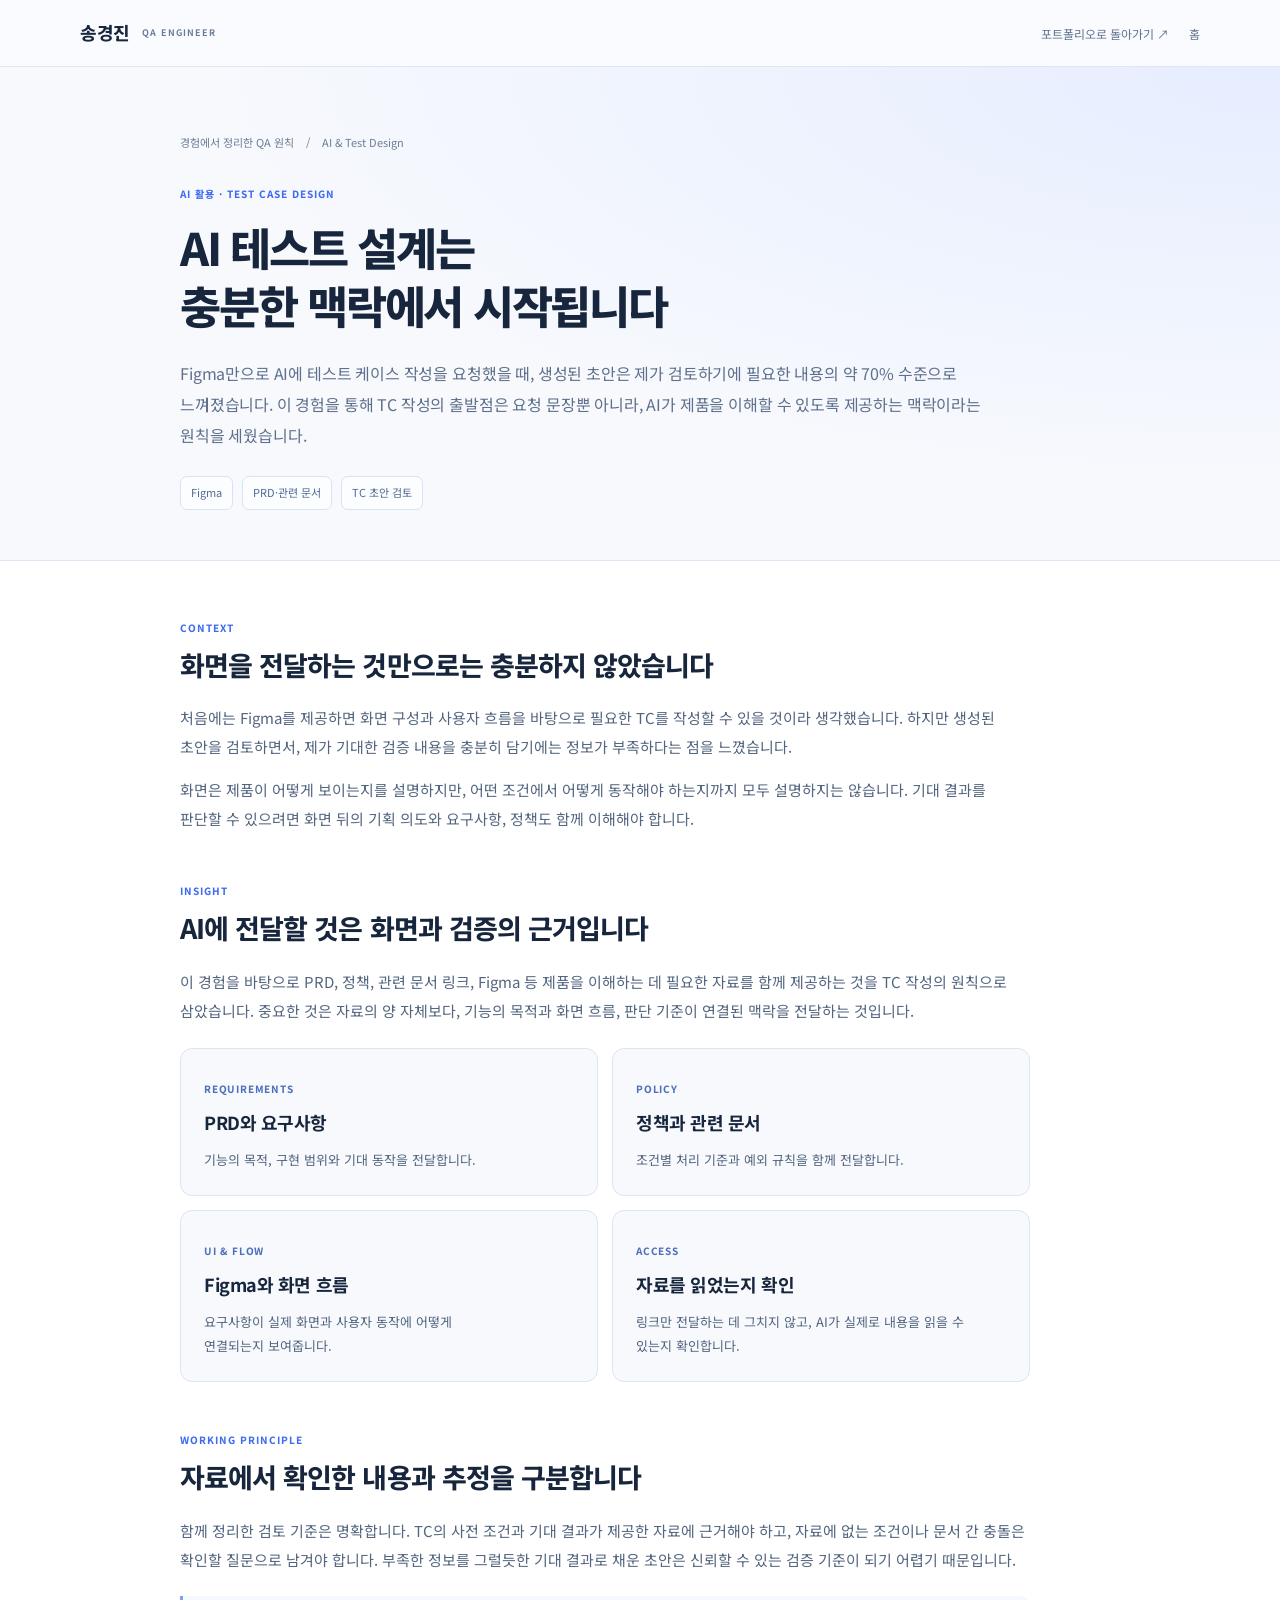
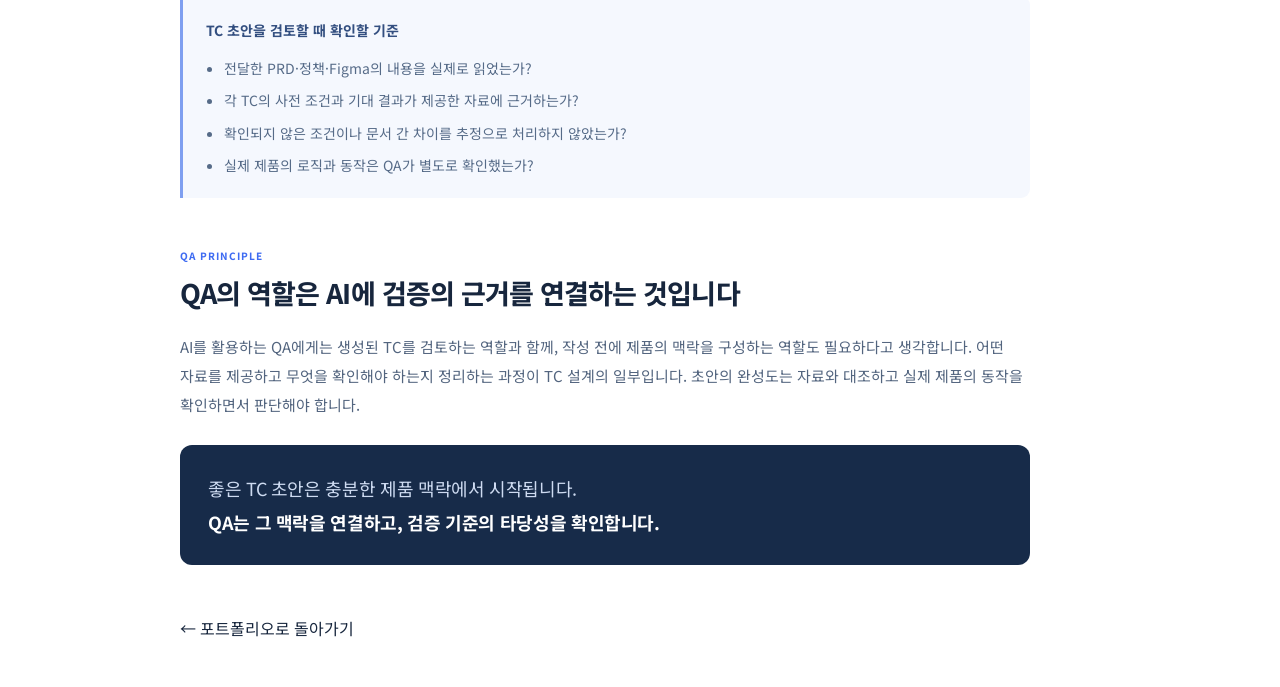
==== commit 41eb0fe9: "Update QA portfolio" ====
--- a/notes/ai-test-context/index.html
+++ b/notes/ai-test-context/index.html
@@ -3,7 +3,7 @@
 <meta charset="utf-8"><meta name="viewport" content="width=device-width, initial-scale=1">
 <meta name="theme-color" content="#f7f8fb">
 <meta name="description" content="Figma만으로 AI에 TC 작성을 요청했던 경험을 바탕으로, 화면과 요구사항·정책의 맥락을 함께 제공해야 한다고 정리한 QA 원칙입니다.">
-<title>AI의 TC 작성에 필요한 요구사항의 맥락 | 송경진</title>
+<title>AI 테스트 설계는 충분한 맥락에서 시작됩니다 | 송경진</title>
 <link rel="stylesheet" href="../../style.css"><link rel="stylesheet" href="../../refresh.css"><link rel="stylesheet" href="../../article.css"><link rel="stylesheet" href="../../motion.css"><link rel="stylesheet" href="../../typography.css">
 </head><body class="article-page">
 <a class="skip" href="#article-content">본문 바로가기</a>
@@ -12,15 +12,15 @@
 <section class="article-hero"><div class="article-wrap">
 <div class="article-breadcrumb"><a href="../../portfolio/#principles">경험에서 정리한 QA 원칙</a><span aria-hidden="true">/</span><span>AI &amp; Test Design</span></div>
 <div class="article-kicker">AI 활용 · TEST CASE DESIGN</div>
-<h1>AI가 검증 기준을 이해하도록<br>화면과 요구사항의 맥락을 함께 제공하기</h1>
-<p class="article-lead">Figma만으로 AI에 테스트 케이스 작성을 요청했던 경험이 있습니다. 이 과정에서 AI가 제품을 이해하려면 화면뿐 아니라 PRD와 정책, 관련 문서까지 함께 제공해야 한다는 점을 느꼈습니다.</p>
+<h1>AI 테스트 설계는<br>충분한 맥락에서 시작됩니다</h1>
+<p class="article-lead">Figma만으로 AI에 테스트 케이스 작성을 요청했을 때, 생성된 초안은 제가 검토하기에 필요한 내용의 약 70% 수준으로 느껴졌습니다. 이 경험을 통해 TC 작성의 출발점은 요청 문장뿐 아니라, AI가 제품을 이해할 수 있도록 제공하는 맥락이라는 원칙을 세웠습니다.</p>
 <div class="article-tags"><span>Figma</span><span>PRD·관련 문서</span><span>TC 초안 검토</span></div>
 </div></section>
 <article id="article-content" class="article-wrap article-content">
-<section><div class="article-section-label">CONTEXT</div><h2>처음에는 Figma를 중심으로 TC 작성을 요청했습니다</h2><p>화면 구성을 바탕으로 TC 초안을 만들기 위해 Figma를 AI에 제공했습니다. 이 경험을 통해, 화면에 표현된 정보가 제품의 요구사항 전체를 설명해 주는 것은 아니라는 점을 생각하게 됐습니다.</p><p>검증해야 할 동작의 이유와 기대 결과를 이해하려면, 화면과 연결된 기획 의도와 정책도 함께 알아야 합니다.</p></section>
-<section><div class="article-section-label">INSIGHT</div><h2>AI에 전달할 것은 화면과 검증의 근거입니다</h2><p>PRD, 정책, 관련 문서 링크, Figma 등 제공할 수 있는 자료를 함께 전달해야 한다고 정리했습니다. 문서의 양을 늘리는 데서 끝내지 않고, 각 자료가 어떤 기능과 검증 조건을 설명하는지 연결하는 것이 중요합니다.</p><div class="identifier-principles"><div><span>REQUIREMENTS</span><h3>PRD와 요구사항</h3><p>기능의 목적, 구현 범위와 기대 동작을 전달합니다.</p></div><div><span>POLICY</span><h3>정책과 관련 문서</h3><p>조건별 처리 기준과 예외 규칙을 함께 전달합니다.</p></div><div><span>UI &amp; FLOW</span><h3>Figma와 화면 흐름</h3><p>요구사항이 실제 화면과 사용자 동작에 어떻게 연결되는지 보여줍니다.</p></div><div><span>ACCESS</span><h3>자료를 읽었는지 확인</h3><p>링크만 전달하는 데 그치지 않고, AI가 실제로 내용을 읽을 수 있는지 확인합니다.</p></div></div></section>
-<section><div class="article-section-label">WORKING PRINCIPLE</div><h2>자료에서 확인한 내용과 추정을 구분합니다</h2><p>앞으로 TC 초안을 요청할 때는 자료를 바탕으로 작성하도록 하고, 문서에 없는 조건이나 자료 간 충돌은 확인할 질문으로 남기도록 하려 합니다. AI가 부족한 맥락을 임의의 기대 결과로 채우지 않도록 하기 위한 기준입니다.</p><div class="article-callout"><strong>TC 초안을 검토할 때 확인할 기준</strong><ul><li>전달한 PRD·정책·Figma의 내용을 실제로 읽었는가?</li><li>각 TC의 사전 조건과 기대 결과가 제공한 자료에 근거하는가?</li><li>확인되지 않은 조건이나 문서 간 차이를 추정으로 처리하지 않았는가?</li><li>실제 제품의 로직과 동작은 QA가 별도로 확인했는가?</li></ul></div></section>
-<section><div class="article-section-label">QA PRINCIPLE</div><h2>TC 초안의 출발점은 제품을 이해할 수 있는 맥락입니다</h2><p>이 경험에서 얻은 원칙은 AI에 TC 작성을 맡기기 전에, 제품을 판단할 근거부터 충분히 제공해야 한다는 것입니다. AI의 초안은 검토의 출발점이며, 검증 범위와 기대 결과의 타당성은 QA가 확인해야 합니다.</p><blockquote>화면을 전달하는 것에서 한 걸음 더 나아가,<br><strong>무엇을 기준으로 검증해야 하는지 함께 전달합니다.</strong></blockquote></section>
+<section><div class="article-section-label">CONTEXT</div><h2>화면을 전달하는 것만으로는 충분하지 않았습니다</h2><p>처음에는 Figma를 제공하면 화면 구성과 사용자 흐름을 바탕으로 필요한 TC를 작성할 수 있을 것이라 생각했습니다. 하지만 생성된 초안을 검토하면서, 제가 기대한 검증 내용을 충분히 담기에는 정보가 부족하다는 점을 느꼈습니다.</p><p>화면은 제품이 어떻게 보이는지를 설명하지만, 어떤 조건에서 어떻게 동작해야 하는지까지 모두 설명하지는 않습니다. 기대 결과를 판단할 수 있으려면 화면 뒤의 기획 의도와 요구사항, 정책도 함께 이해해야 합니다.</p></section>
+<section><div class="article-section-label">INSIGHT</div><h2>AI에 전달할 것은 화면과 검증의 근거입니다</h2><p>이 경험을 바탕으로 PRD, 정책, 관련 문서 링크, Figma 등 제품을 이해하는 데 필요한 자료를 함께 제공하는 것을 TC 작성의 원칙으로 삼았습니다. 중요한 것은 자료의 양 자체보다, 기능의 목적과 화면 흐름, 판단 기준이 연결된 맥락을 전달하는 것입니다.</p><div class="identifier-principles"><div><span>REQUIREMENTS</span><h3>PRD와 요구사항</h3><p>기능의 목적, 구현 범위와 기대 동작을 전달합니다.</p></div><div><span>POLICY</span><h3>정책과 관련 문서</h3><p>조건별 처리 기준과 예외 규칙을 함께 전달합니다.</p></div><div><span>UI &amp; FLOW</span><h3>Figma와 화면 흐름</h3><p>요구사항이 실제 화면과 사용자 동작에 어떻게 연결되는지 보여줍니다.</p></div><div><span>ACCESS</span><h3>자료를 읽었는지 확인</h3><p>링크만 전달하는 데 그치지 않고, AI가 실제로 내용을 읽을 수 있는지 확인합니다.</p></div></div></section>
+<section><div class="article-section-label">WORKING PRINCIPLE</div><h2>자료에서 확인한 내용과 추정을 구분합니다</h2><p>함께 정리한 검토 기준은 명확합니다. TC의 사전 조건과 기대 결과가 제공한 자료에 근거해야 하고, 자료에 없는 조건이나 문서 간 충돌은 확인할 질문으로 남겨야 합니다. 부족한 정보를 그럴듯한 기대 결과로 채운 초안은 신뢰할 수 있는 검증 기준이 되기 어렵기 때문입니다.</p><div class="article-callout"><strong>TC 초안을 검토할 때 확인할 기준</strong><ul><li>전달한 PRD·정책·Figma의 내용을 실제로 읽었는가?</li><li>각 TC의 사전 조건과 기대 결과가 제공한 자료에 근거하는가?</li><li>확인되지 않은 조건이나 문서 간 차이를 추정으로 처리하지 않았는가?</li><li>실제 제품의 로직과 동작은 QA가 별도로 확인했는가?</li></ul></div></section>
+<section><div class="article-section-label">QA PRINCIPLE</div><h2>QA의 역할은 AI에 검증의 근거를 연결하는 것입니다</h2><p>AI를 활용하는 QA에게는 생성된 TC를 검토하는 역할과 함께, 작성 전에 제품의 맥락을 구성하는 역할도 필요하다고 생각합니다. 어떤 자료를 제공하고 무엇을 확인해야 하는지 정리하는 과정이 TC 설계의 일부입니다. 초안의 완성도는 자료와 대조하고 실제 제품의 동작을 확인하면서 판단해야 합니다.</p><blockquote>좋은 TC 초안은 충분한 제품 맥락에서 시작됩니다.<br><strong>QA는 그 맥락을 연결하고, 검증 기준의 타당성을 확인합니다.</strong></blockquote></section>
 <a class="article-back" href="../../portfolio/#principles">← 포트폴리오로 돌아가기</a>
 </article></main>
 </body></html>
